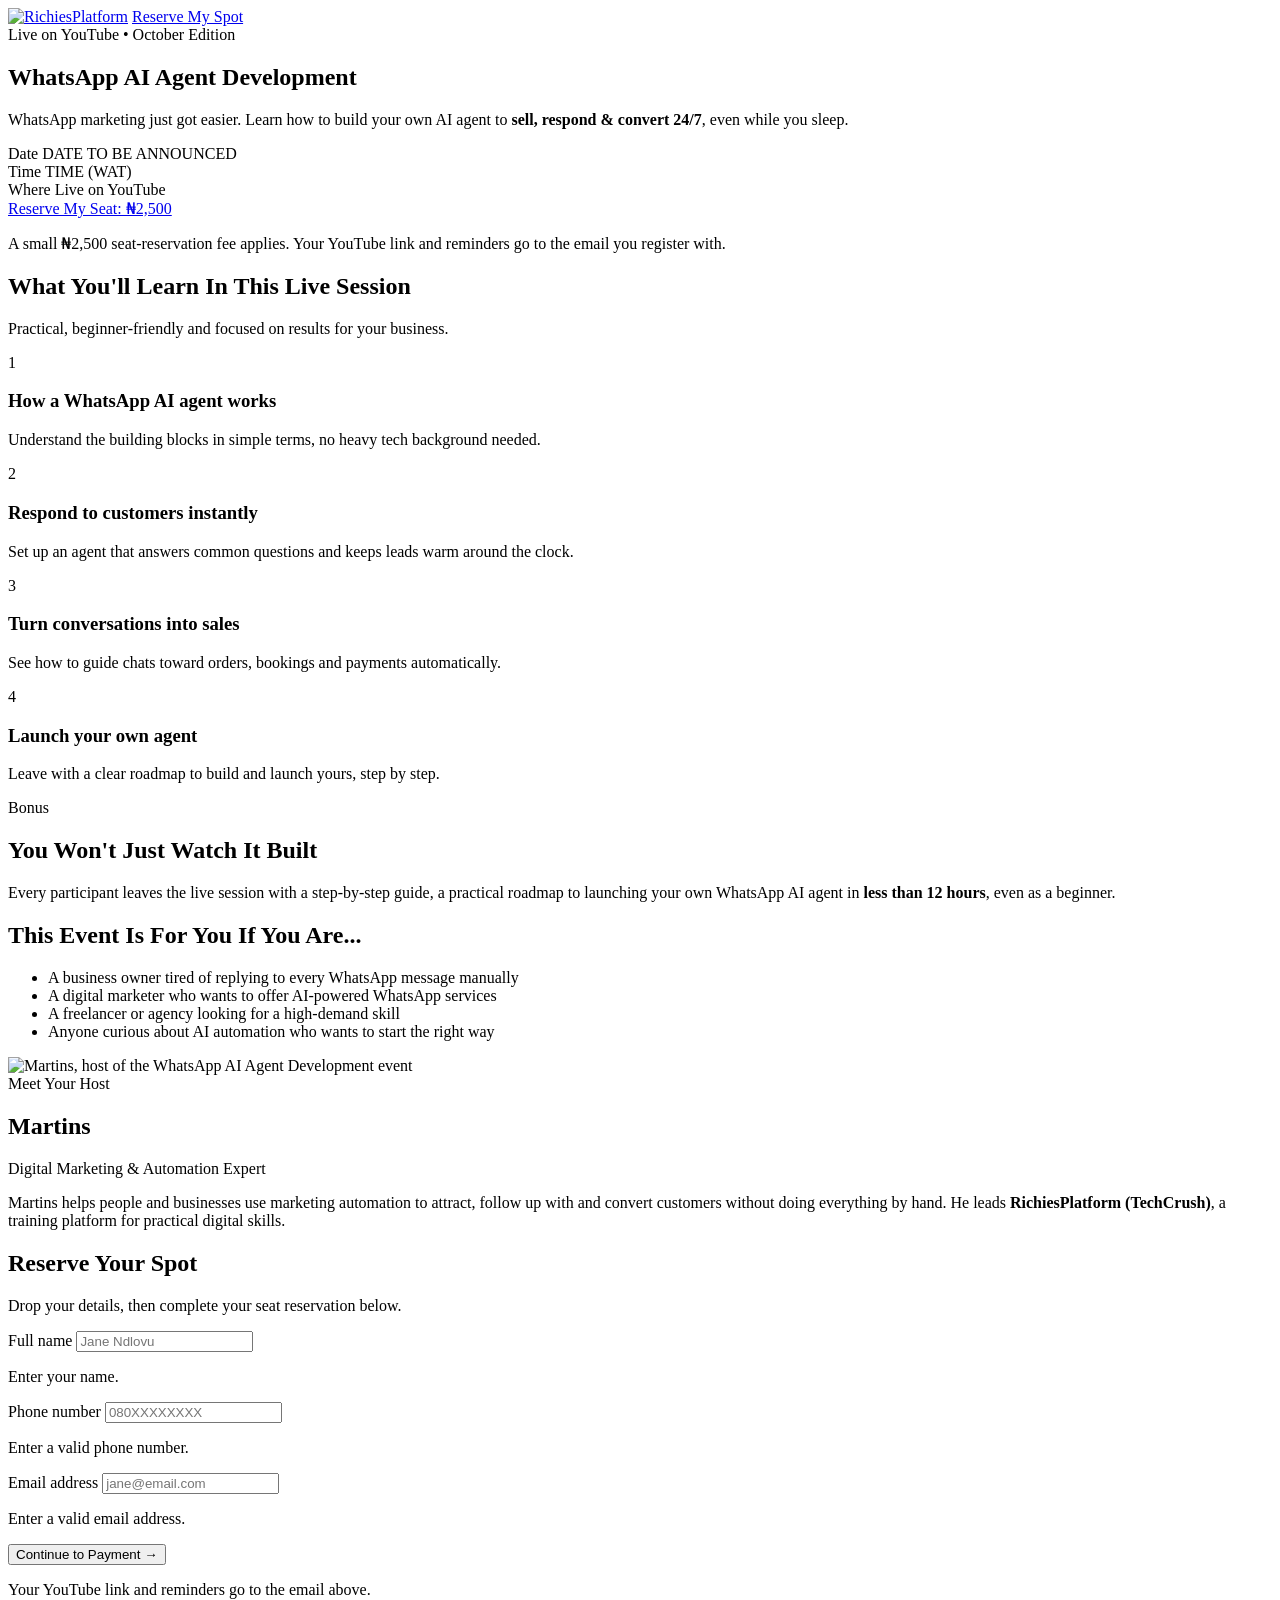
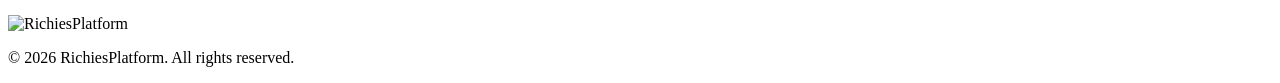
==== Ai-agent/index.html @ fae48df6 "Create index.html" ====
<!DOCTYPE html>
<html lang="en">
<head>
  <meta charset="UTF-8">
  <meta name="viewport" content="width=device-width, initial-scale=1.0">
  <title>WhatsApp AI Agent Development | Live YouTube Event</title>
  <meta name="description" content="Live training: build your own WhatsApp AI agent to sell, respond and convert 24/7. Hosted by RichiesPlatform.">

  <!-- Google Tag Manager (same container as the rest of RichiesPlatform) -->
  <script>(function(w,d,s,l,i){w[l]=w[l]||[];w[l].push({'gtm.start':
  new Date().getTime(),event:'gtm.js'});var f=d.getElementsByTagName(s)[0],
  j=d.createElement(s),dl=l!='dataLayer'?'&l='+l:'';j.async=true;j.src=
  'https://www.googletagmanager.com/gtm.js?id='+i+dl;f.parentNode.insertBefore(j,f);
  })(window,document,'script','dataLayer','GTM-PCGC5GS2');</script>
  <!-- End Google Tag Manager -->

  <!-- Google tag (gtag.js), same GA4 property as the rest of RichiesPlatform -->
  <script async src="https://www.googletagmanager.com/gtag/js?id=G-WSVCWGH9X1"></script>
  <script>
    window.dataLayer = window.dataLayer || [];
    function gtag(){dataLayer.push(arguments);}
    gtag('js', new Date());
    gtag('config', 'G-WSVCWGH9X1');
  </script>

  <!-- Meta Pixel Code, same pixel as the rest of RichiesPlatform -->
  <script>
  !function(f,b,e,v,n,t,s)
  {if(f.fbq)return;n=f.fbq=function(){n.callMethod?
  n.callMethod.apply(n,arguments):n.queue.push(arguments)};
  if(!f._fbq)f._fbq=n;n.push=n;n.loaded=!0;n.version='2.0';
  n.queue=[];t=b.createElement(e);t.async=!0;
  t.src=v;s=b.getElementsByTagName(e)[0];
  s.parentNode.insertBefore(t,s)}(window, document,'script',
  'https://connect.facebook.net/en_US/fbevents.js');
  fbq('init', '1418568280463685');
  fbq('track', 'PageView');
  </script>
  <noscript><img height="1" width="1" style="display:none"
    src="https://www.facebook.com/tr?id=1418568280463685&ev=PageView&noscript=1"
  /></noscript>
  <!-- End Meta Pixel Code -->

  <link rel="preconnect" href="https://fonts.googleapis.com">
  <link rel="preconnect" href="https://fonts.gstatic.com" crossorigin>
  <link href="https://fonts.googleapis.com/css2?family=Poppins:wght@400;500;600;700;800&display=swap" rel="stylesheet">
  <link rel="icon" type="image/png" href="favicon.png">
  <link rel="stylesheet" href="style.css">
</head>
<body>
<!-- Google Tag Manager (noscript) -->
<noscript><iframe src="https://www.googletagmanager.com/ns.html?id=GTM-PCGC5GS2"
height="0" width="0" style="display:none;visibility:hidden"></iframe></noscript>
<!-- End Google Tag Manager (noscript) -->

  <!-- TOP BAR -->
  <header class="topbar">
    <div class="container topbar-inner">
      <a href="#" class="brand-link" aria-label="RichiesPlatform home"><img src="logo.png" alt="RichiesPlatform" class="logo" width="900" height="292"></a>
      <a href="#signup" class="btn btn-small">Reserve My Spot</a>
    </div>
  </header>

  <!-- HERO -->
  <section class="hero">
    <div class="container hero-inner">
      <span class="badge">Live on YouTube &bull; October Edition</span>
      <h1>WhatsApp <span class="gradient-text">AI Agent</span> Development</h1>
      <p class="subtitle">
        WhatsApp marketing just got easier. Learn how to build your own AI agent
        to <strong>sell, respond &amp; convert 24/7</strong>, even while you sleep.
      </p>

      <div class="event-details">
        <div class="detail">
          <span class="detail-label">Date</span>
          <span class="detail-value" id="eventDateText">DATE TO BE ANNOUNCED</span>
        </div>
        <div class="detail">
          <span class="detail-label">Time</span>
          <span class="detail-value" id="eventTimeText">TIME (WAT)</span>
        </div>
        <div class="detail">
          <span class="detail-label">Where</span>
          <span class="detail-value">Live on YouTube</span>
        </div>
      </div>

      <div class="countdown" id="countdown" hidden>
        <div class="count-box"><span id="cd-days">00</span><small>Days</small></div>
        <div class="count-box"><span id="cd-hours">00</span><small>Hours</small></div>
        <div class="count-box"><span id="cd-mins">00</span><small>Mins</small></div>
        <div class="count-box"><span id="cd-secs">00</span><small>Secs</small></div>
      </div>

      <a href="#signup" class="btn btn-big">Reserve My Seat: &#8358;2,500</a>
      <p class="fine-print">A small &#8358;2,500 seat-reservation fee applies. Your YouTube link and reminders go to the email you register with.</p>
    </div>
  </section>

  <!-- WHAT YOU'LL LEARN -->
  <section class="section">
    <div class="container">
      <h2 class="section-title">What You'll Learn In This <span class="gradient-text">Live Session</span></h2>
      <p class="section-sub">Practical, beginner-friendly and focused on results for your business.</p>

      <div class="cards">
        <div class="card">
          <div class="icon">1</div>
          <h3>How a WhatsApp AI agent works</h3>
          <p>Understand the building blocks in simple terms, no heavy tech background needed.</p>
        </div>
        <div class="card">
          <div class="icon">2</div>
          <h3>Respond to customers instantly</h3>
          <p>Set up an agent that answers common questions and keeps leads warm around the clock.</p>
        </div>
        <div class="card">
          <div class="icon">3</div>
          <h3>Turn conversations into sales</h3>
          <p>See how to guide chats toward orders, bookings and payments automatically.</p>
        </div>
        <div class="card">
          <div class="icon">4</div>
          <h3>Launch your own agent</h3>
          <p>Leave with a clear roadmap to build and launch yours, step by step.</p>
        </div>
      </div>
    </div>
  </section>

  <!-- BONUS -->
  <section class="section">
    <div class="container narrow">
      <div class="bonus-card">
        <span class="bonus-badge">Bonus</span>
        <h2>You Won't Just Watch It Built</h2>
        <p>
          Every participant leaves the live session with a step-by-step guide,
          a practical roadmap to launching your own WhatsApp AI agent in
          <strong>less than 12 hours</strong>, even as a beginner.
        </p>
      </div>
    </div>
  </section>

  <!-- WHO IT'S FOR -->
  <section class="section section-alt">
    <div class="container narrow">
      <h2 class="section-title">This Event Is For You If You Are...</h2>
      <ul class="check-list">
        <li>A business owner tired of replying to every WhatsApp message manually</li>
        <li>A digital marketer who wants to offer AI-powered WhatsApp services</li>
        <li>A freelancer or agency looking for a high-demand skill</li>
        <li>Anyone curious about AI automation who wants to start the right way</li>
      </ul>
    </div>
  </section>

  <!-- HOST -->
  <section class="section">
    <div class="container narrow">
      <div class="host">
        <div class="host-photo">
          <img src="martins.jpg" alt="Martins, host of the WhatsApp AI Agent Development event" width="640" height="640" loading="lazy">
        </div>
        <div class="host-text">
          <span class="host-kicker">Meet Your Host</span>
          <h2>Martins</h2>
          <p class="host-role">Digital Marketing &amp; Automation Expert</p>
          <p>
            Martins helps people and businesses use marketing automation to attract,
            follow up with and convert customers without doing everything by hand.
            He leads <strong>RichiesPlatform (TechCrush)</strong>, a training platform
            for practical digital skills.
          </p>
        </div>
      </div>
    </div>
  </section>

  <!-- SIGN UP -->
  <section class="section signup" id="signup">
    <div class="container narrow">
      <div class="signup-card">

        <!-- STEP 1: visitor details -->
        <div class="step-panel" id="leadStep">
          <h2>Reserve Your Spot</h2>
          <p>Drop your details, then complete your seat reservation below.</p>

          <div class="fields-3">
            <div class="field" id="nameField">
              <label for="fullName">Full name</label>
              <input type="text" id="fullName" placeholder="Jane Ndlovu" autocomplete="name" />
              <p class="err">Enter your name.</p>
            </div>
            <div class="field" id="phoneField">
              <label for="phone">Phone number</label>
              <input type="tel" id="phone" placeholder="080XXXXXXXX" autocomplete="tel" />
              <p class="err">Enter a valid phone number.</p>
            </div>
            <div class="field full" id="emailField">
              <label for="email">Email address</label>
              <input type="email" id="email" placeholder="jane@email.com" autocomplete="email" />
              <p class="err">Enter a valid email address.</p>
            </div>
          </div>

          <button type="button" class="btn btn-big" id="continueButton">Continue to Payment &rarr;</button>
          <p class="fine-print">Your YouTube link and reminders go to the email above.</p>
        </div>

        <!-- STEP 2: payment -->
        <div class="step-panel" id="payStep" hidden>
          <h2>Reserve Your Spot</h2>
          <p>One last step: secure your seat with a small reservation fee.</p>

          <div class="checkout-card">
            <p class="price-label">Seat Reservation</p>
            <p class="price">&#8358;2,500</p>
            <p class="price-caption">One-time fee (~$2) to reserve your seat</p>
            <button type="button" class="btn btn-big" id="payButton">Pay &amp; Reserve My Seat</button>
            <p class="secure-note">Payments secured by Paystack. We never see or store your card details.</p>
            <p class="status" id="statusMsg" role="status" aria-live="polite"></p>
          </div>
          <button type="button" class="link-back" id="backButton">&larr; Back to my details</button>
        </div>

        <!-- STEP 3: thank you -->
        <div class="step-panel" id="thankyouStep" hidden>
          <div class="confirm-icon" aria-hidden="true">
            <svg viewBox="0 0 24 24" fill="none" stroke="white" stroke-width="3" stroke-linecap="round" stroke-linejoin="round"><polyline points="20 6 9 17 4 12"/></svg>
          </div>
          <h2>You're In!</h2>
          <p>We've sent an email to <strong id="confirmEmail"></strong> with your link to join the WhatsApp community.</p>
          <div class="email-note">
            <svg viewBox="0 0 24 24" fill="none" stroke="currentColor" stroke-width="2" stroke-linecap="round" stroke-linejoin="round"><rect x="3" y="5" width="18" height="14" rx="2"/><path d="m3 7 9 6 9-6"/></svg>
            <span>Give it a few minutes. If you don't see it, please check your spam or promotions folder.</span>
          </div>
        </div>

      </div>
    </div>
  </section>

  <!-- FOOTER -->
  <footer class="footer">
    <div class="container">
      <img src="logo.png" alt="RichiesPlatform" class="logo logo-footer" width="900" height="292" loading="lazy">
      <p>&copy; <span id="year"></span> RichiesPlatform. All rights reserved.</p>
    </div>
  </footer>

  <script src="https://js.paystack.co/v1/inline.js"></script>

  <script>
    /* ============================================================
       EDIT THESE THREE LINES WHEN YOU CONFIRM YOUR EVENT DETAILS
       Date format: YYYY-MM-DDTHH:MM:SS+01:00  (+01:00 = Nigeria time)
       ============================================================ */
    var EVENT_DATE_ISO = "";            // e.g. "2026-12-05T18:00:00+01:00"
    var EVENT_DATE_TEXT = "";           // e.g. "Saturday, 5th December 2026"
    var EVENT_TIME_TEXT = "";           // e.g. "6:00 PM WAT"

    if (EVENT_DATE_TEXT) document.getElementById("eventDateText").textContent = EVENT_DATE_TEXT;
    if (EVENT_TIME_TEXT) document.getElementById("eventTimeText").textContent = EVENT_TIME_TEXT;
    document.getElementById("year").textContent = new Date().getFullYear();

    if (EVENT_DATE_ISO) {
      var target = new Date(EVENT_DATE_ISO).getTime();
      var box = document.getElementById("countdown");

      function pad(n) { return String(n).padStart(2, "0"); }

      function tick() {
        var diff = target - Date.now();
        if (isNaN(diff) || diff <= 0) { box.hidden = true; return; }
        box.hidden = false;
        document.getElementById("cd-days").textContent = pad(Math.floor(diff / 86400000));
        document.getElementById("cd-hours").textContent = pad(Math.floor(diff % 86400000 / 3600000));
        document.getElementById("cd-mins").textContent = pad(Math.floor(diff % 3600000 / 60000));
        document.getElementById("cd-secs").textContent = pad(Math.floor(diff % 60000 / 1000));
      }
      tick();
      setInterval(tick, 1000);
    }
  </script>

  <script>
  (function () {
    "use strict";

    /* =====================================================================
       CONFIG: edit these before going live
    ===================================================================== */
    var CONFIG = {
      // Seat reservation fee in Naira (Paystack charges in kobo = NGN x 100).
      AMOUNT_NGN: 2500,

      // Paystack PUBLIC key (starts with pk_live_ / pk_test_). Safe to expose
      // client-side; never put a secret key (sk_...) in this file. This is
      // your live key, so real charges will go through.
      PAYSTACK_PUBLIC_KEY: "pk_live_3799e17c9ec8ea4e016d06588b99c7cbab0a11b7",

      // Same Make.com "Custom Webhook" used across the rest of RichiesPlatform.
      // Submissions from this page land in the same scenario, tagged
      // formType: "whatsapp_ai_event" below so you can tell them apart from
      // community/consultation leads. That scenario is what actually sends
      // the "here's your WhatsApp link" email once stage is "paid"; this
      // page only submits the data.
      MAKE_WEBHOOK_URL: "https://hook.eu1.make.com/xn4cyscw57aavz8ueuspxsyvr8txg5z9"
    };

    var leadStep = document.getElementById("leadStep");
    var payStep = document.getElementById("payStep");
    var thankyouStep = document.getElementById("thankyouStep");

    var nameInput = document.getElementById("fullName");
    var phoneInput = document.getElementById("phone");
    var emailInput = document.getElementById("email");

    var continueButton = document.getElementById("continueButton");
    var payButton = document.getElementById("payButton");
    var backButton = document.getElementById("backButton");
    var statusMsg = document.getElementById("statusMsg");
    var confirmEmail = document.getElementById("confirmEmail");

    function isValidEmail(value) { return /^[^\s@]+@[^\s@]+\.[^\s@]+$/.test(value); }
    function isValidPhone(value) { return value.replace(/\D/g, "").length >= 7; }

    function setStatus(text, isError) {
      statusMsg.textContent = text;
      statusMsg.classList.toggle("is-error", !!isError);
      statusMsg.classList.toggle("is-success", !isError && !!text);
    }

    function sendWebhook(payload) {
      try {
        fetch(CONFIG.MAKE_WEBHOOK_URL, {
          method: "POST",
          headers: { "Content-Type": "application/json" },
          body: JSON.stringify(payload)
        }).catch(function () {});
      } catch (err) {}
    }

    continueButton.addEventListener("click", function () {
      var name = nameInput.value.trim();
      var phone = phoneInput.value.trim();
      var email = emailInput.value.trim();

      document.getElementById("nameField").classList.toggle("has-error", name.length < 2);
      document.getElementById("phoneField").classList.toggle("has-error", !isValidPhone(phone));
      document.getElementById("emailField").classList.toggle("has-error", !isValidEmail(email));

      if (name.length < 2 || !isValidPhone(phone) || !isValidEmail(email)) { return; }

      // Capture the lead the moment details are confirmed, before payment,
      // so we still have a record of anyone who drops off before paying.
      sendWebhook({
        formType: "whatsapp_ai_event",
        stage: "checkout_started",
        fullName: name,
        phone: phone,
        email: email,
        source: document.referrer || "direct",
        submittedAt: new Date().toISOString()
      });

      if (typeof gtag === "function") {
        gtag("event", "begin_checkout", { value: CONFIG.AMOUNT_NGN, currency: "NGN" });
      }
      if (typeof fbq === "function") {
        fbq("track", "InitiateCheckout", { value: CONFIG.AMOUNT_NGN, currency: "NGN" });
      }

      leadStep.hidden = true;
      payStep.hidden = false;
      payStep.scrollIntoView({ behavior: "smooth", block: "start" });
    });

    backButton.addEventListener("click", function () {
      payStep.hidden = true;
      leadStep.hidden = false;
      leadStep.scrollIntoView({ behavior: "smooth", block: "start" });
    });

    payButton.addEventListener("click", function () {
      var name = nameInput.value.trim();
      var phone = phoneInput.value.trim();
      var email = emailInput.value.trim();

      if (typeof PaystackPop === "undefined") {
        setStatus("Payment couldn't load. Please refresh and try again.", true);
        return;
      }

      payButton.disabled = true;
      payButton.textContent = "Opening secure checkout…";
      setStatus("");

      var handler = PaystackPop.setup({
        key: CONFIG.PAYSTACK_PUBLIC_KEY,
        email: email,
        amount: CONFIG.AMOUNT_NGN * 100,
        currency: "NGN",
        ref: "wa_event_" + Date.now(),
        metadata: {
          full_name: name,
          phone: phone,
          custom_fields: [
            { display_name: "Full Name", variable_name: "full_name", value: name },
            { display_name: "Phone", variable_name: "phone", value: phone }
          ]
        },
        callback: function (response) {
          sendWebhook({
            formType: "whatsapp_ai_event",
            stage: "paid",
            fullName: name,
            phone: phone,
            email: email,
            reference: response.reference,
            amount: CONFIG.AMOUNT_NGN,
            currency: "NGN",
            source: document.referrer || "direct",
            submittedAt: new Date().toISOString()
          });

          if (typeof gtag === "function") {
            gtag("event", "purchase", {
              value: CONFIG.AMOUNT_NGN, currency: "NGN", transaction_id: response.reference
            });
          }
          if (typeof fbq === "function") {
            fbq("track", "Purchase", { value: CONFIG.AMOUNT_NGN, currency: "NGN" });
          }

          confirmEmail.textContent = email;
          payStep.hidden = true;
          thankyouStep.hidden = false;
          thankyouStep.scrollIntoView({ behavior: "smooth", block: "start" });
        },
        onClose: function () {
          payButton.disabled = false;
          payButton.textContent = "Pay & Reserve My Seat";
          setStatus("Checkout closed. No charge was made.");
        }
      });
      handler.openIframe();
    });
  })();
  </script>
</body>
</html>
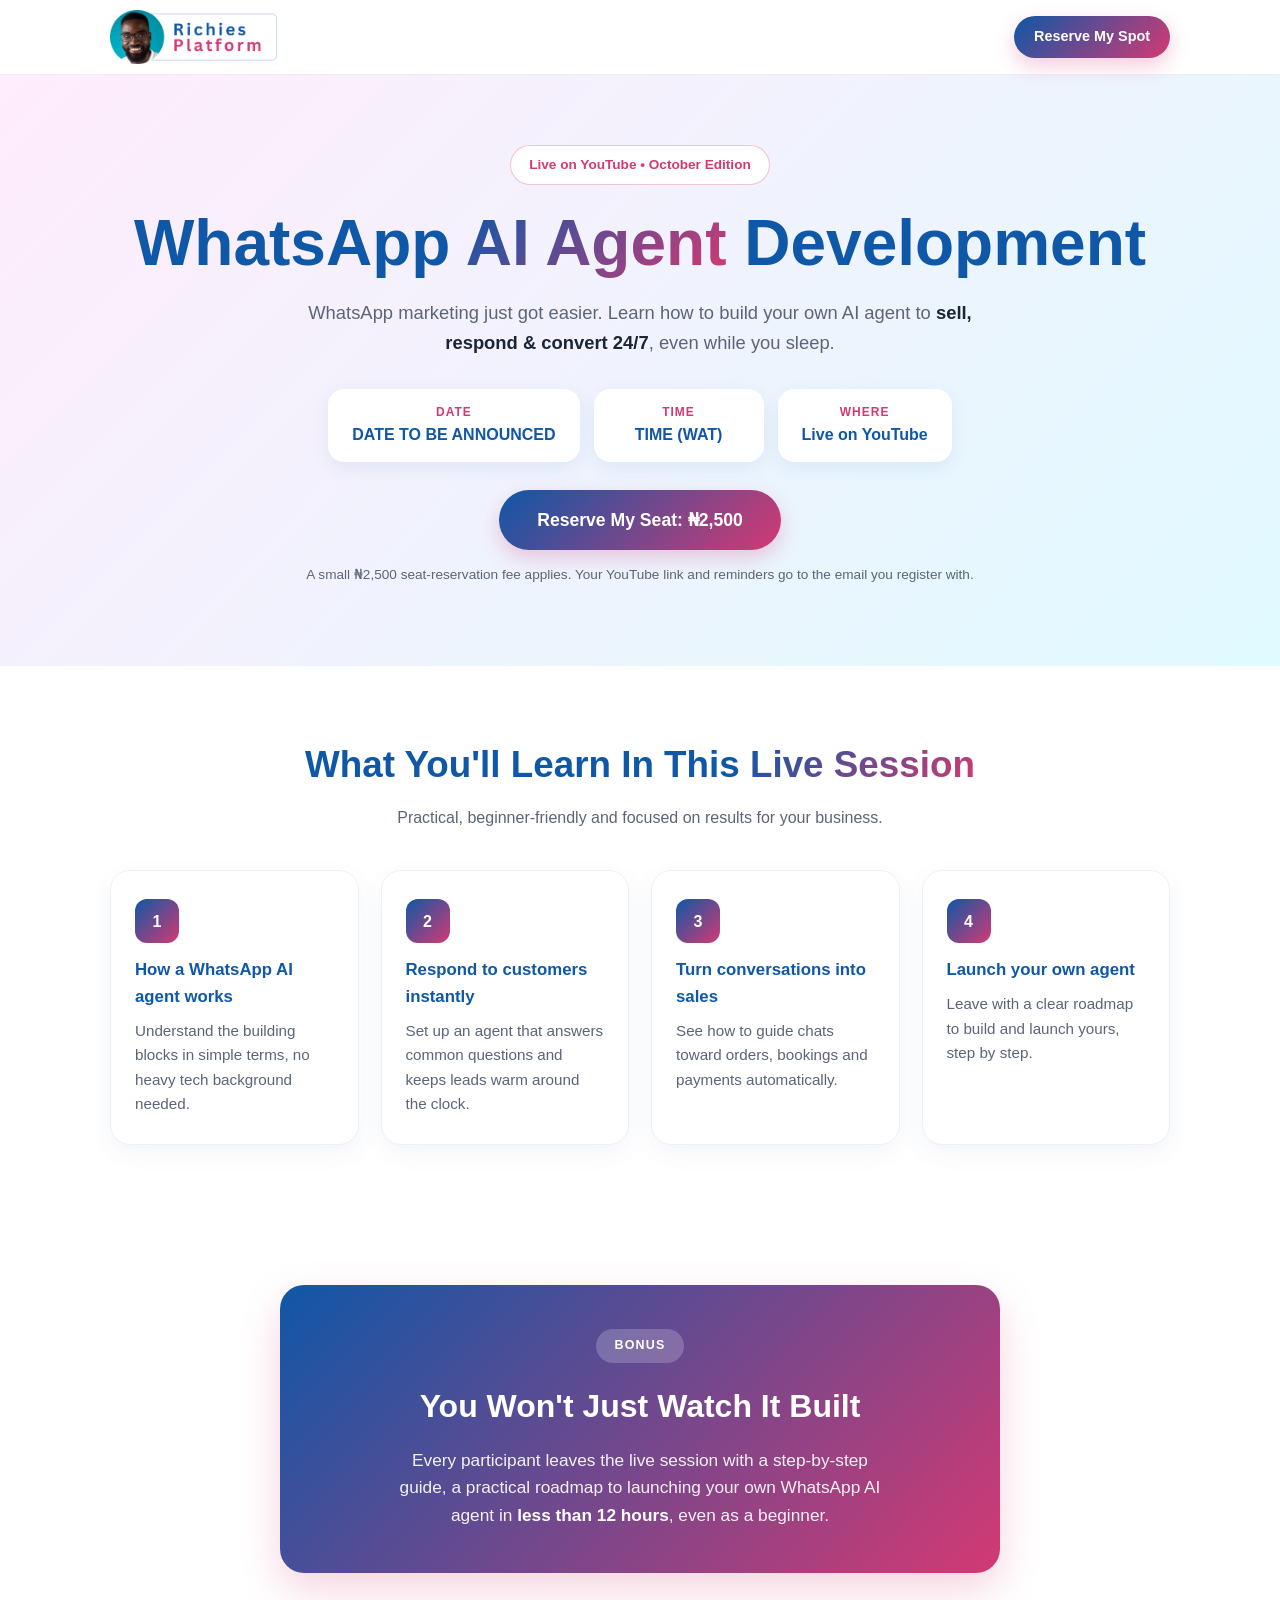
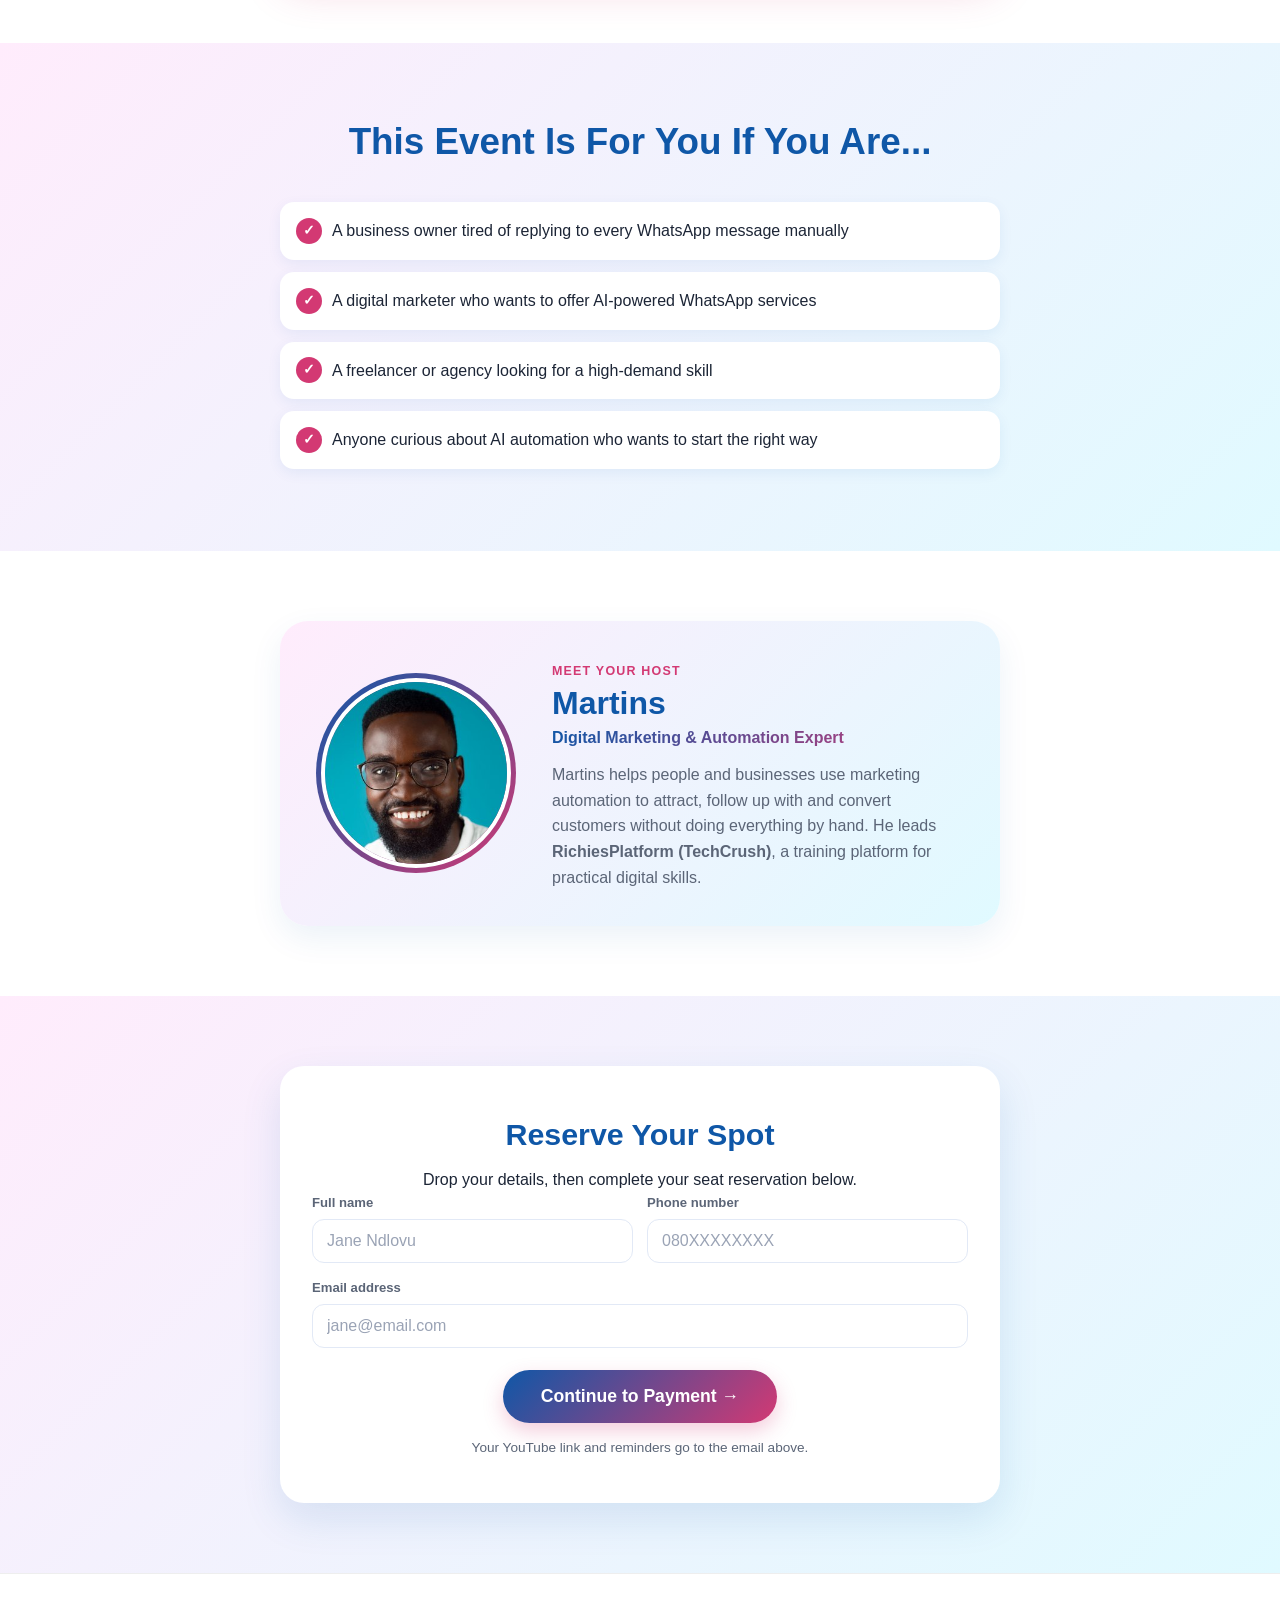
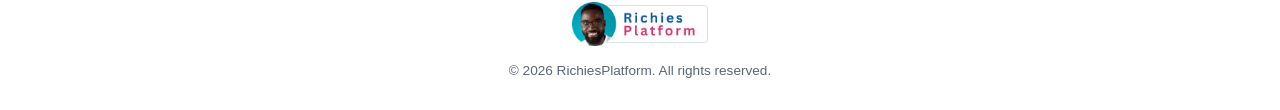
==== commit ade3e887: "Update index.html" ====
--- a/Ai-agent/index.html
+++ b/Ai-agent/index.html
@@ -44,7 +44,7 @@
   <link rel="preconnect" href="https://fonts.googleapis.com">
   <link rel="preconnect" href="https://fonts.gstatic.com" crossorigin>
   <link href="https://fonts.googleapis.com/css2?family=Poppins:wght@400;500;600;700;800&display=swap" rel="stylesheet">
-  <link rel="icon" type="image/png" href="favicon.png">
+  <link rel="icon" type="image/png" href="[data-uri]">
   <link rel="stylesheet" href="style.css">
 </head>
 <body>
@@ -56,7 +56,7 @@
   <!-- TOP BAR -->
   <header class="topbar">
     <div class="container topbar-inner">
-      <a href="#" class="brand-link" aria-label="RichiesPlatform home"><img src="logo.png" alt="RichiesPlatform" class="logo" width="900" height="292"></a>
+      <a href="#" class="brand-link" aria-label="RichiesPlatform home"><img src="[data-uri]" alt="RichiesPlatform" class="logo" width="900" height="292"></a>
       <a href="#signup" class="btn btn-small">Reserve My Spot</a>
     </div>
   </header>
@@ -162,7 +162,7 @@
     <div class="container narrow">
       <div class="host">
         <div class="host-photo">
-          <img src="martins.jpg" alt="Martins, host of the WhatsApp AI Agent Development event" width="640" height="640" loading="lazy">
+          <img src="[data-uri]" alt="Lawrence Martins Ekpen, host of the WhatsApp AI Agent Development event" width="640" height="640" loading="lazy">
         </div>
         <div class="host-text">
           <span class="host-kicker">Meet Your Host</span>
@@ -247,7 +247,7 @@
   <!-- FOOTER -->
   <footer class="footer">
     <div class="container">
-      <img src="logo.png" alt="RichiesPlatform" class="logo logo-footer" width="900" height="292" loading="lazy">
+      <img src="[data-uri]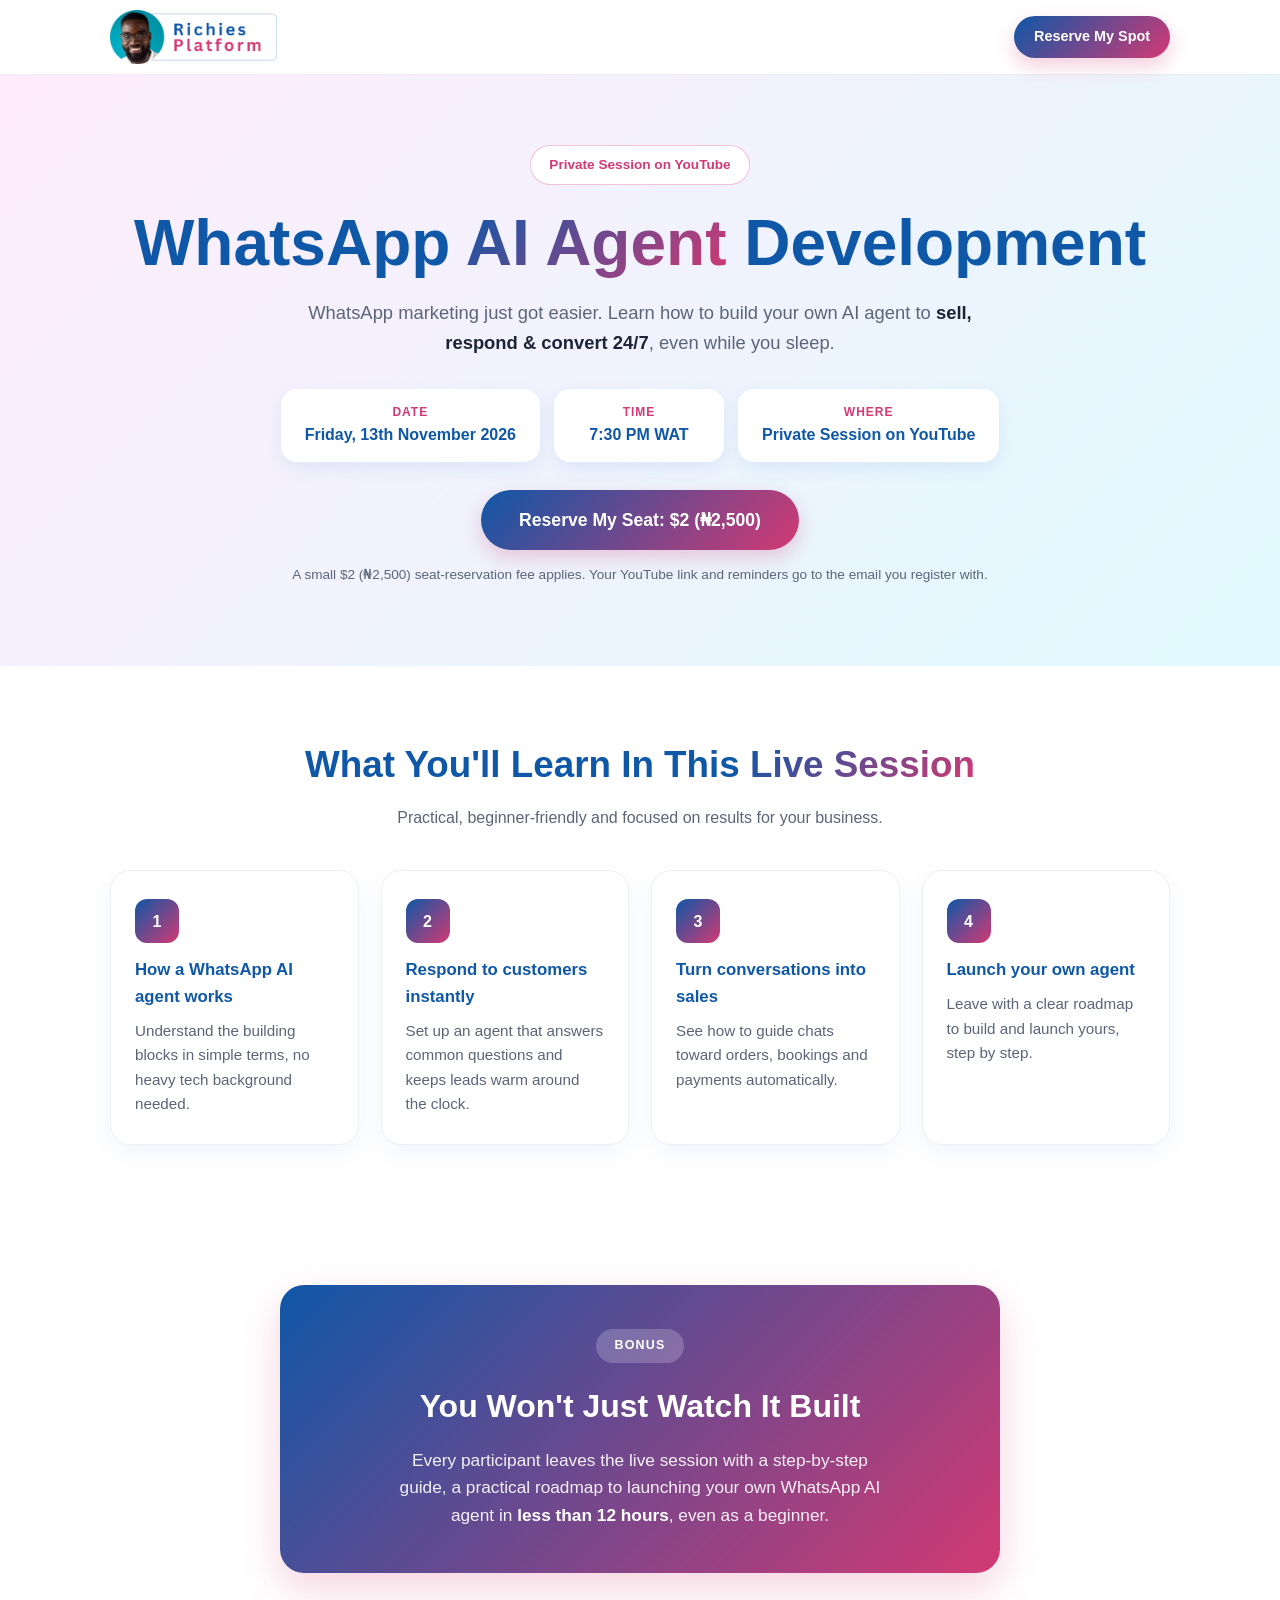
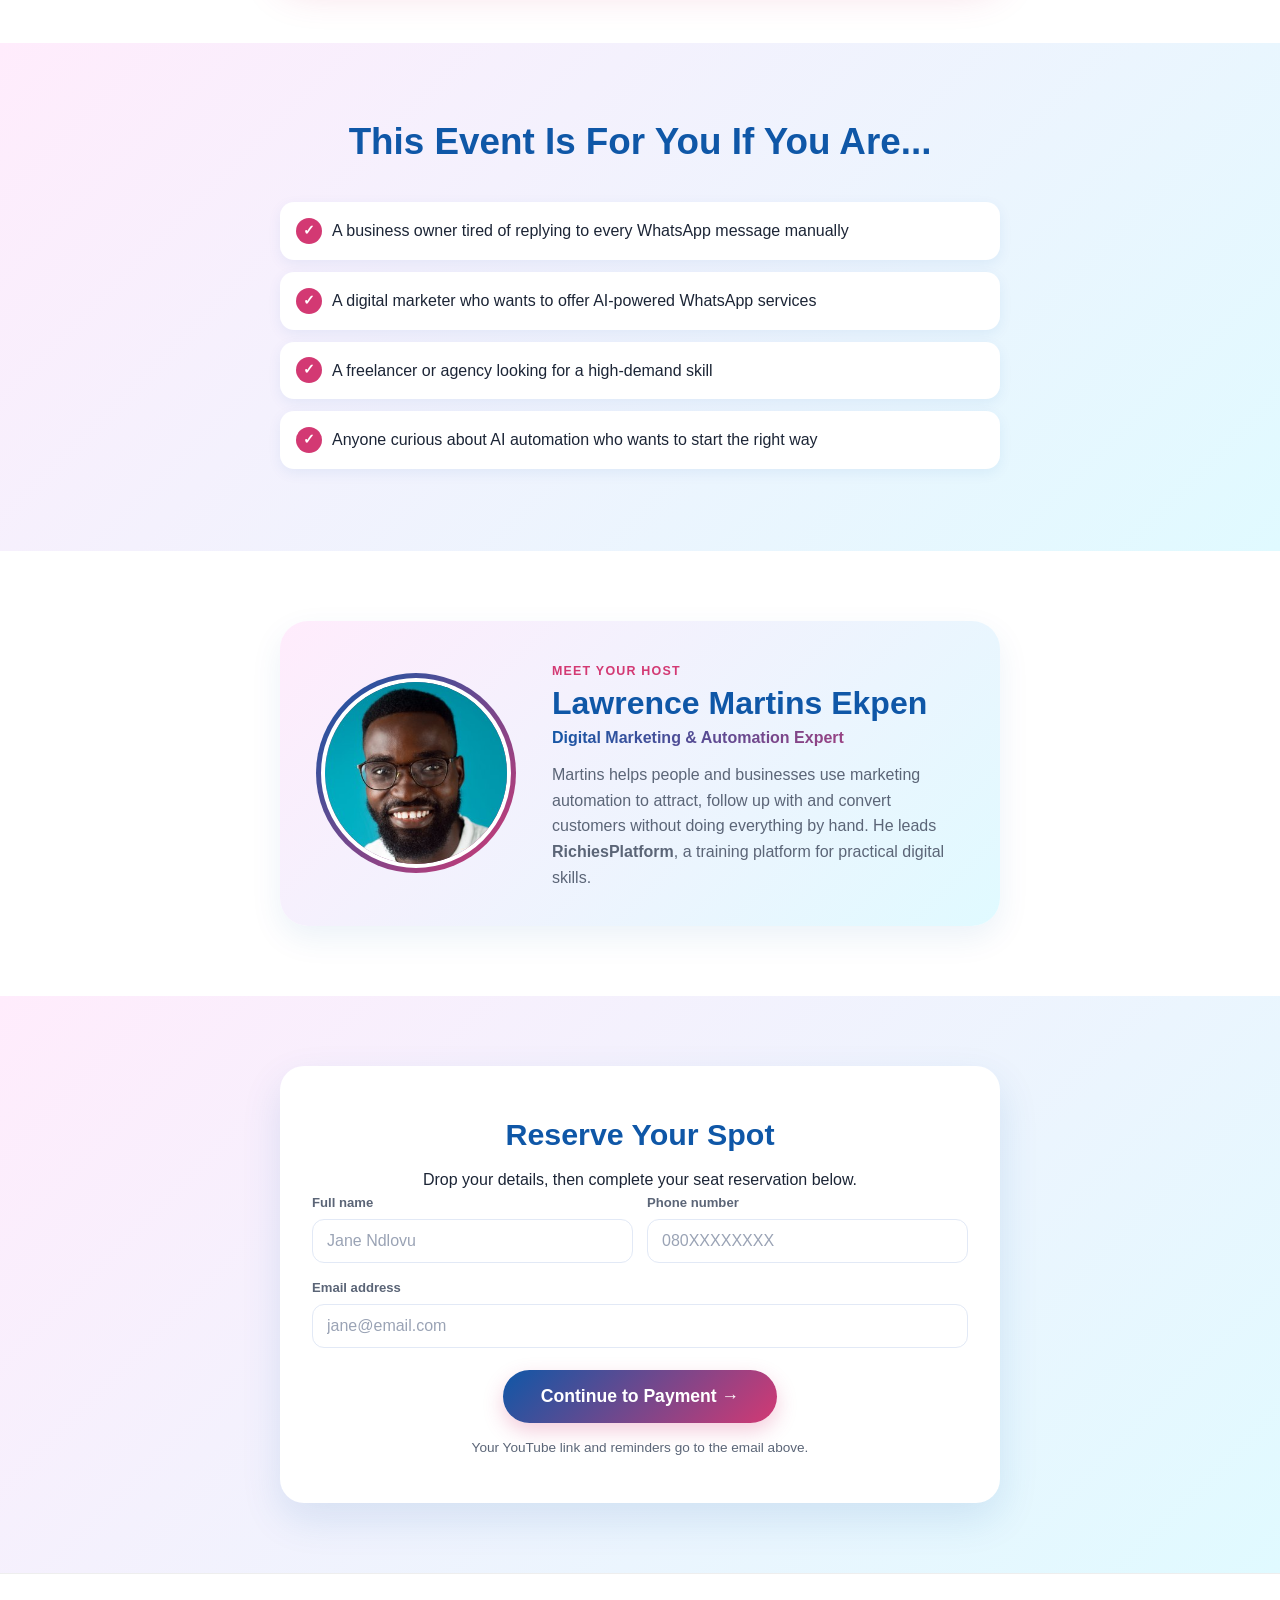
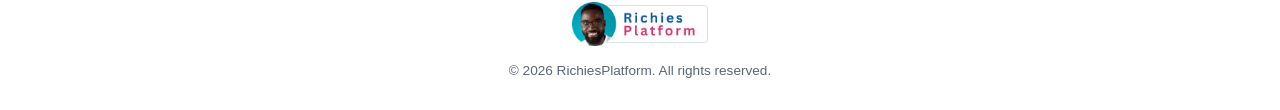
==== commit dccf4251: "Add files via upload" ====
--- a/Ai-agent/index.html
+++ b/Ai-agent/index.html
@@ -64,7 +64,7 @@
   <!-- HERO -->
   <section class="hero">
     <div class="container hero-inner">
-      <span class="badge">Live on YouTube &bull; October Edition</span>
+      <span class="badge">Private Session on YouTube</span>
       <h1>WhatsApp <span class="gradient-text">AI Agent</span> Development</h1>
       <p class="subtitle">
         WhatsApp marketing just got easier. Learn how to build your own AI agent
@@ -82,7 +82,7 @@
         </div>
         <div class="detail">
           <span class="detail-label">Where</span>
-          <span class="detail-value">Live on YouTube</span>
+          <span class="detail-value">Private Session on YouTube</span>
         </div>
       </div>
 
@@ -93,8 +93,8 @@
         <div class="count-box"><span id="cd-secs">00</span><small>Secs</small></div>
       </div>
 
-      <a href="#signup" class="btn btn-big">Reserve My Seat: &#8358;2,500</a>
-      <p class="fine-print">A small &#8358;2,500 seat-reservation fee applies. Your YouTube link and reminders go to the email you register with.</p>
+      <a href="#signup" class="btn btn-big">Reserve My Seat: $2 (&#8358;2,500)</a>
+      <p class="fine-print">A small $2 (&#8358;2,500) seat-reservation fee applies. Your YouTube link and reminders go to the email you register with.</p>
     </div>
   </section>
 
@@ -166,12 +166,12 @@
         </div>
         <div class="host-text">
           <span class="host-kicker">Meet Your Host</span>
-          <h2>Martins</h2>
+          <h2>Lawrence Martins Ekpen</h2>
           <p class="host-role">Digital Marketing &amp; Automation Expert</p>
           <p>
             Martins helps people and businesses use marketing automation to attract,
             follow up with and convert customers without doing everything by hand.
-            He leads <strong>RichiesPlatform (TechCrush)</strong>, a training platform
+            He leads <strong>RichiesPlatform</strong>, a training platform
             for practical digital skills.
           </p>
         </div>
@@ -218,8 +218,8 @@
 
           <div class="checkout-card">
             <p class="price-label">Seat Reservation</p>
-            <p class="price">&#8358;2,500</p>
-            <p class="price-caption">One-time fee (~$2) to reserve your seat</p>
+            <p class="price">$2 <span class="price-naira">(&#8358;2,500)</span></p>
+            <p class="price-caption">One-time fee to reserve your seat</p>
             <button type="button" class="btn btn-big" id="payButton">Pay &amp; Reserve My Seat</button>
             <p class="secure-note">Payments secured by Paystack. We never see or store your card details.</p>
             <p class="status" id="statusMsg" role="status" aria-live="polite"></p>
@@ -259,9 +259,9 @@
        EDIT THESE THREE LINES WHEN YOU CONFIRM YOUR EVENT DETAILS
        Date format: YYYY-MM-DDTHH:MM:SS+01:00  (+01:00 = Nigeria time)
        ============================================================ */
-    var EVENT_DATE_ISO = "";            // e.g. "2026-12-05T18:00:00+01:00"
-    var EVENT_DATE_TEXT = "";           // e.g. "Saturday, 5th December 2026"
-    var EVENT_TIME_TEXT = "";           // e.g. "6:00 PM WAT"
+    var EVENT_DATE_ISO = "2026-11-13T19:30:00+01:00";
+    var EVENT_DATE_TEXT = "Friday, 13th November 2026";
+    var EVENT_TIME_TEXT = "7:30 PM WAT";
 
     if (EVENT_DATE_TEXT) document.getElementById("eventDateText").textContent = EVENT_DATE_TEXT;
     if (EVENT_TIME_TEXT) document.getElementById("eventTimeText").textContent = EVENT_TIME_TEXT;
--- a/Ai-agent/style.css
+++ b/Ai-agent/style.css
@@ -242,6 +242,7 @@
 .checkout-card { background: var(--soft-blue); border-radius: 20px; padding: 28px; }
 .price-label { margin: 0; font-size: 0.82rem; font-weight: 600; letter-spacing: 0.04em; text-transform: uppercase; color: var(--muted); }
 .price { margin: 6px 0 4px; font-weight: 800; font-size: 2.1rem; color: var(--blue); }
+.price-naira { font-size: 1.1rem; font-weight: 600; color: var(--muted); }
 .price-caption { margin: 0 0 20px; font-size: 0.85rem; color: var(--muted); }
 .secure-note { margin-top: 16px; font-size: 0.8rem; color: var(--muted); }
 .status { margin-top: 12px; font-size: 0.88rem; font-weight: 600; min-height: 1.2em; }
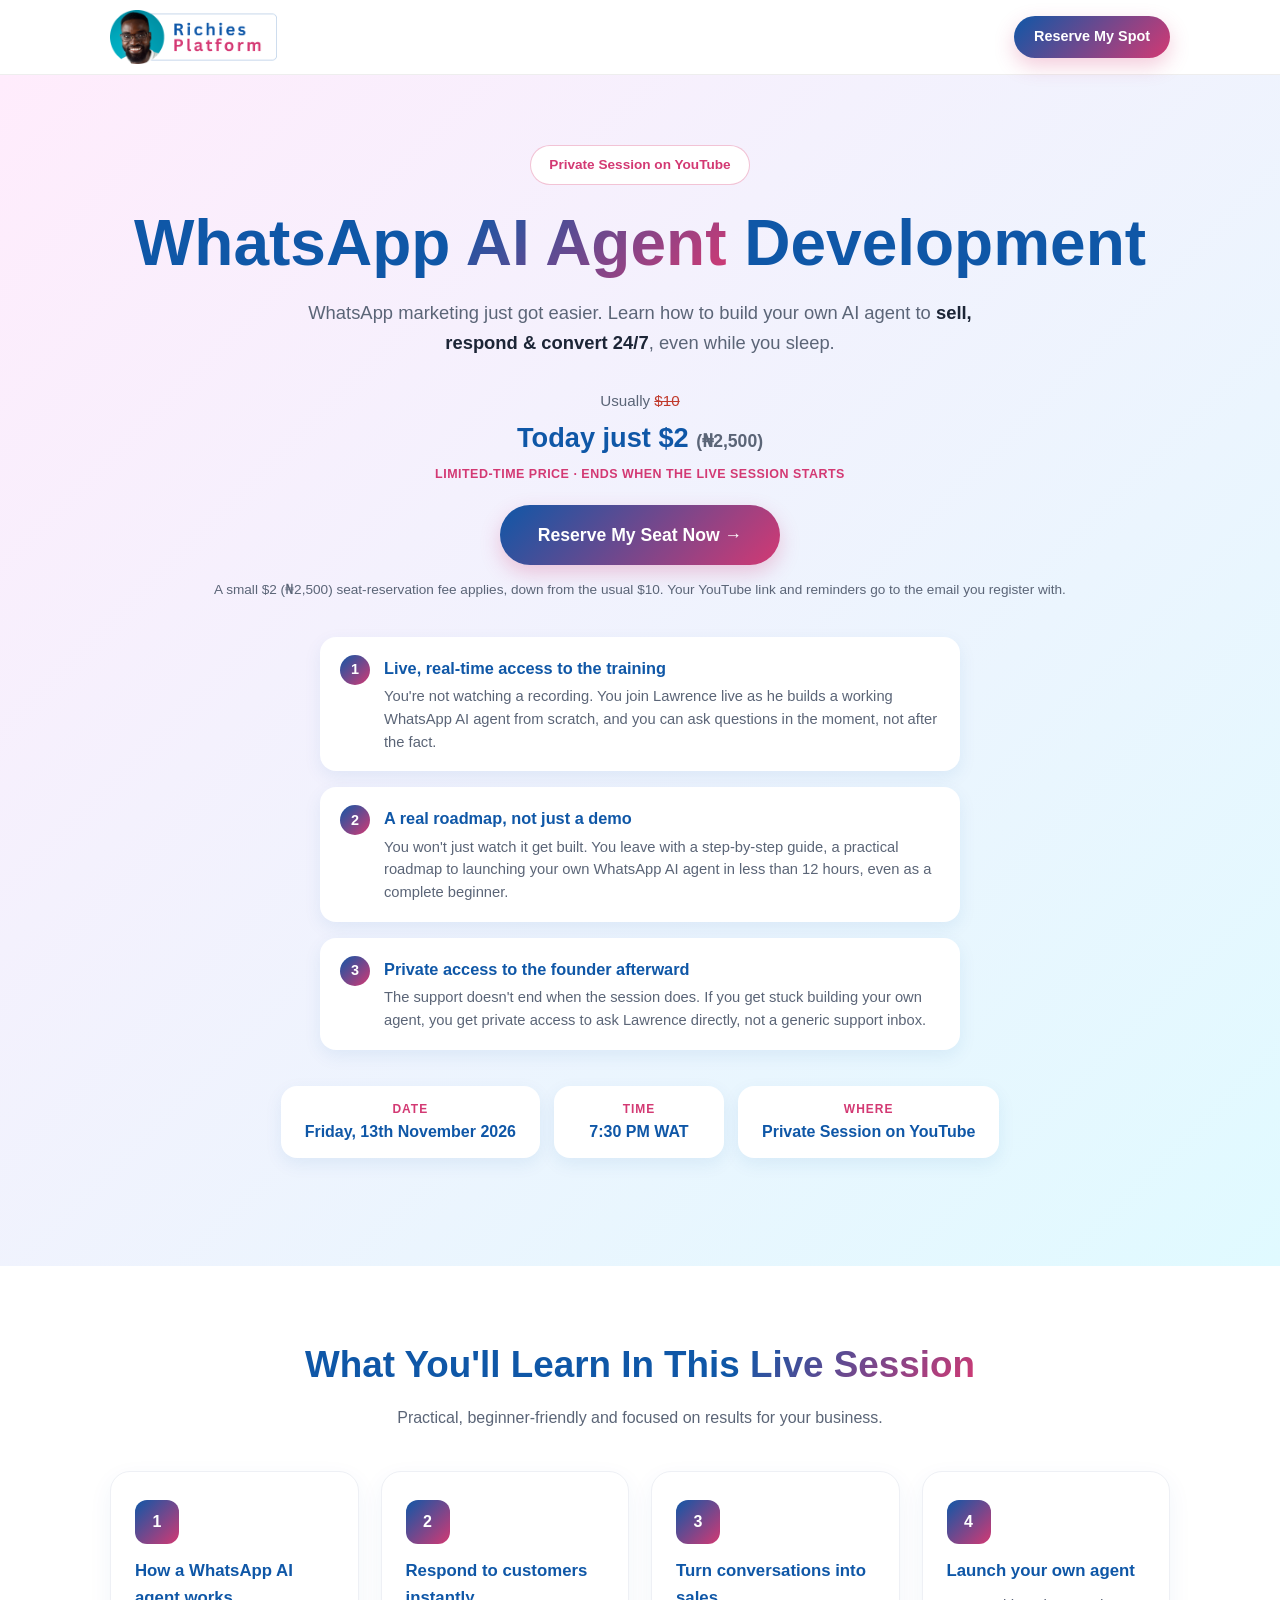
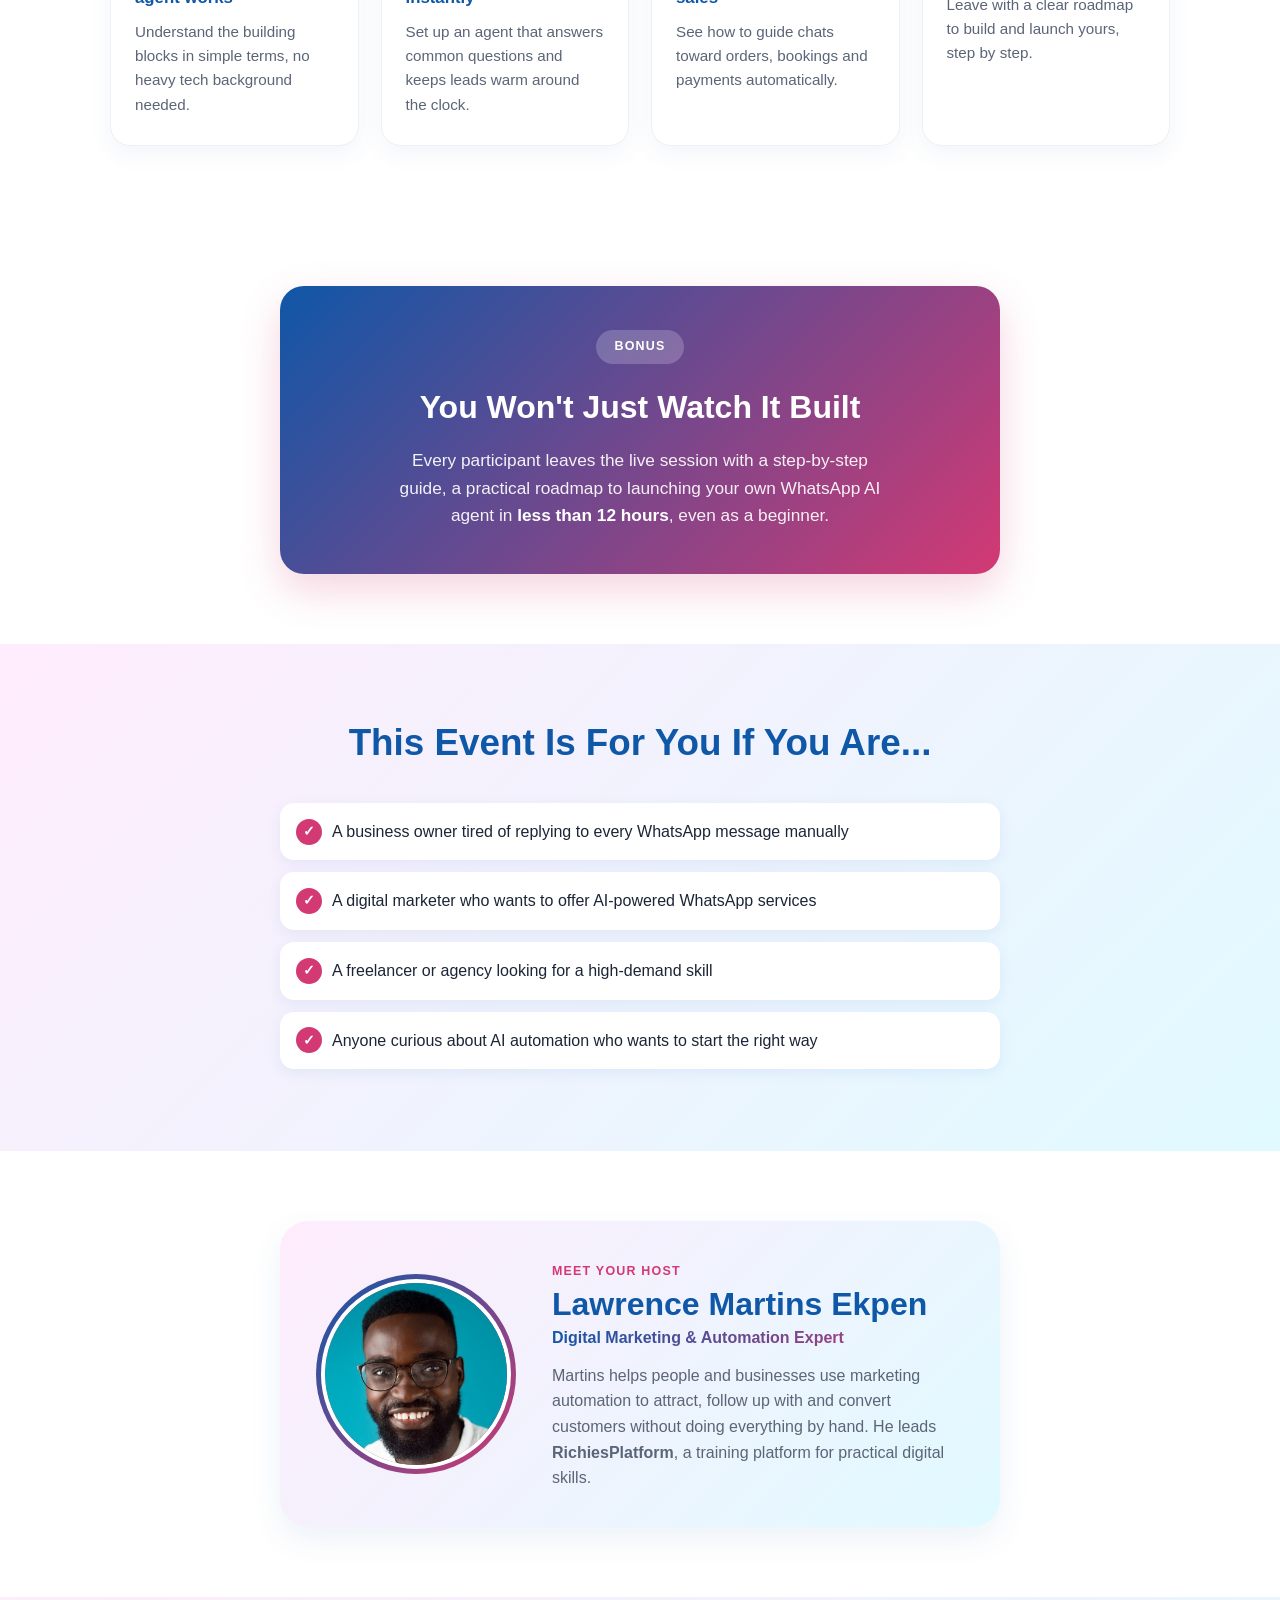
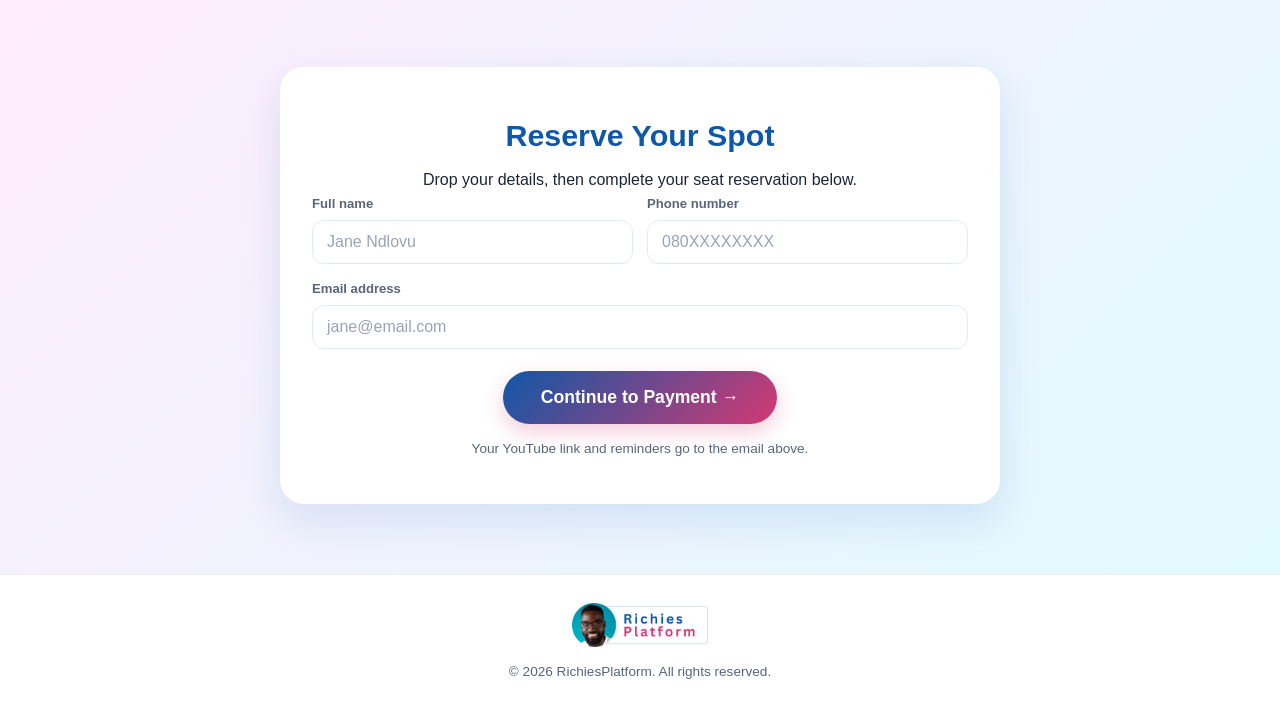
==== commit 3d7768aa: "Add files via upload" ====
--- a/Ai-agent/index.html
+++ b/Ai-agent/index.html
@@ -71,6 +71,39 @@
         to <strong>sell, respond &amp; convert 24/7</strong>, even while you sleep.
       </p>
 
+      <div class="price-callout">
+        <p class="price-was">Usually <s>$10</s></p>
+        <p class="price-now">Today just <strong>$2</strong> <span class="price-naira">(&#8358;2,500)</span></p>
+        <p class="price-limited">Limited-time price &middot; ends when the live session starts</p>
+      </div>
+
+      <a href="#signup" class="btn btn-big">Reserve My Seat Now &rarr;</a>
+      <p class="fine-print">A small $2 (&#8358;2,500) seat-reservation fee applies, down from the usual $10. Your YouTube link and reminders go to the email you register with.</p>
+
+      <div class="get-list">
+        <div class="get-item">
+          <span class="get-icon">1</span>
+          <div>
+            <h3>Live, real-time access to the training</h3>
+            <p>You're not watching a recording. You join Lawrence live as he builds a working WhatsApp AI agent from scratch, and you can ask questions in the moment, not after the fact.</p>
+          </div>
+        </div>
+        <div class="get-item">
+          <span class="get-icon">2</span>
+          <div>
+            <h3>A real roadmap, not just a demo</h3>
+            <p>You won't just watch it get built. You leave with a step-by-step guide, a practical roadmap to launching your own WhatsApp AI agent in less than 12 hours, even as a complete beginner.</p>
+          </div>
+        </div>
+        <div class="get-item">
+          <span class="get-icon">3</span>
+          <div>
+            <h3>Private access to the founder afterward</h3>
+            <p>The support doesn't end when the session does. If you get stuck building your own agent, you get private access to ask Lawrence directly, not a generic support inbox.</p>
+          </div>
+        </div>
+      </div>
+
       <div class="event-details">
         <div class="detail">
           <span class="detail-label">Date</span>
@@ -92,9 +125,6 @@
         <div class="count-box"><span id="cd-mins">00</span><small>Mins</small></div>
         <div class="count-box"><span id="cd-secs">00</span><small>Secs</small></div>
       </div>
-
-      <a href="#signup" class="btn btn-big">Reserve My Seat: $2 (&#8358;2,500)</a>
-      <p class="fine-print">A small $2 (&#8358;2,500) seat-reservation fee applies. Your YouTube link and reminders go to the email you register with.</p>
     </div>
   </section>
 
@@ -218,8 +248,9 @@
 
           <div class="checkout-card">
             <p class="price-label">Seat Reservation</p>
+            <p class="price-was">Usually <s>$10</s></p>
             <p class="price">$2 <span class="price-naira">(&#8358;2,500)</span></p>
-            <p class="price-caption">One-time fee to reserve your seat</p>
+            <p class="price-caption">Limited-time price &middot; one-time fee to reserve your seat</p>
             <button type="button" class="btn btn-big" id="payButton">Pay &amp; Reserve My Seat</button>
             <p class="secure-note">Payments secured by Paystack. We never see or store your card details.</p>
             <p class="status" id="statusMsg" role="status" aria-live="polite"></p>
--- a/Ai-agent/style.css
+++ b/Ai-agent/style.css
@@ -81,6 +81,52 @@
 .subtitle { max-width: 680px; margin: 0 auto 32px; font-size: 1.15rem; color: var(--muted); }
 .subtitle strong { color: var(--text); }
 
+.price-callout { margin: 0 auto 20px; }
+.price-was { margin: 0; font-size: 0.95rem; color: var(--muted); }
+.price-was s { color: #c0392b; }
+.price-now { margin: 2px 0 6px; font-size: 1.7rem; font-weight: 800; color: var(--blue); }
+.price-limited {
+  margin: 0;
+  font-size: 0.78rem;
+  font-weight: 700;
+  color: var(--pink);
+  text-transform: uppercase;
+  letter-spacing: 0.04em;
+}
+
+.get-list {
+  text-align: left;
+  max-width: 640px;
+  margin: 36px auto 36px;
+  display: flex;
+  flex-direction: column;
+  gap: 16px;
+}
+.get-item {
+  display: flex;
+  gap: 14px;
+  align-items: flex-start;
+  background: var(--white);
+  border-radius: 16px;
+  padding: 18px 20px;
+  box-shadow: 0 6px 18px rgba(15, 87, 167, 0.08);
+}
+.get-icon {
+  flex-shrink: 0;
+  width: 30px;
+  height: 30px;
+  border-radius: 50%;
+  background: var(--gradient-brand);
+  color: var(--white);
+  display: flex;
+  align-items: center;
+  justify-content: center;
+  font-weight: 800;
+  font-size: 0.9rem;
+}
+.get-item h3 { margin: 0 0 4px; font-size: 1.02rem; color: var(--blue); }
+.get-item p { margin: 0; font-size: 0.92rem; color: var(--muted); line-height: 1.55; }
+
 .event-details { display: flex; flex-wrap: wrap; gap: 14px; justify-content: center; margin-bottom: 28px; }
 .detail {
   background: var(--white);
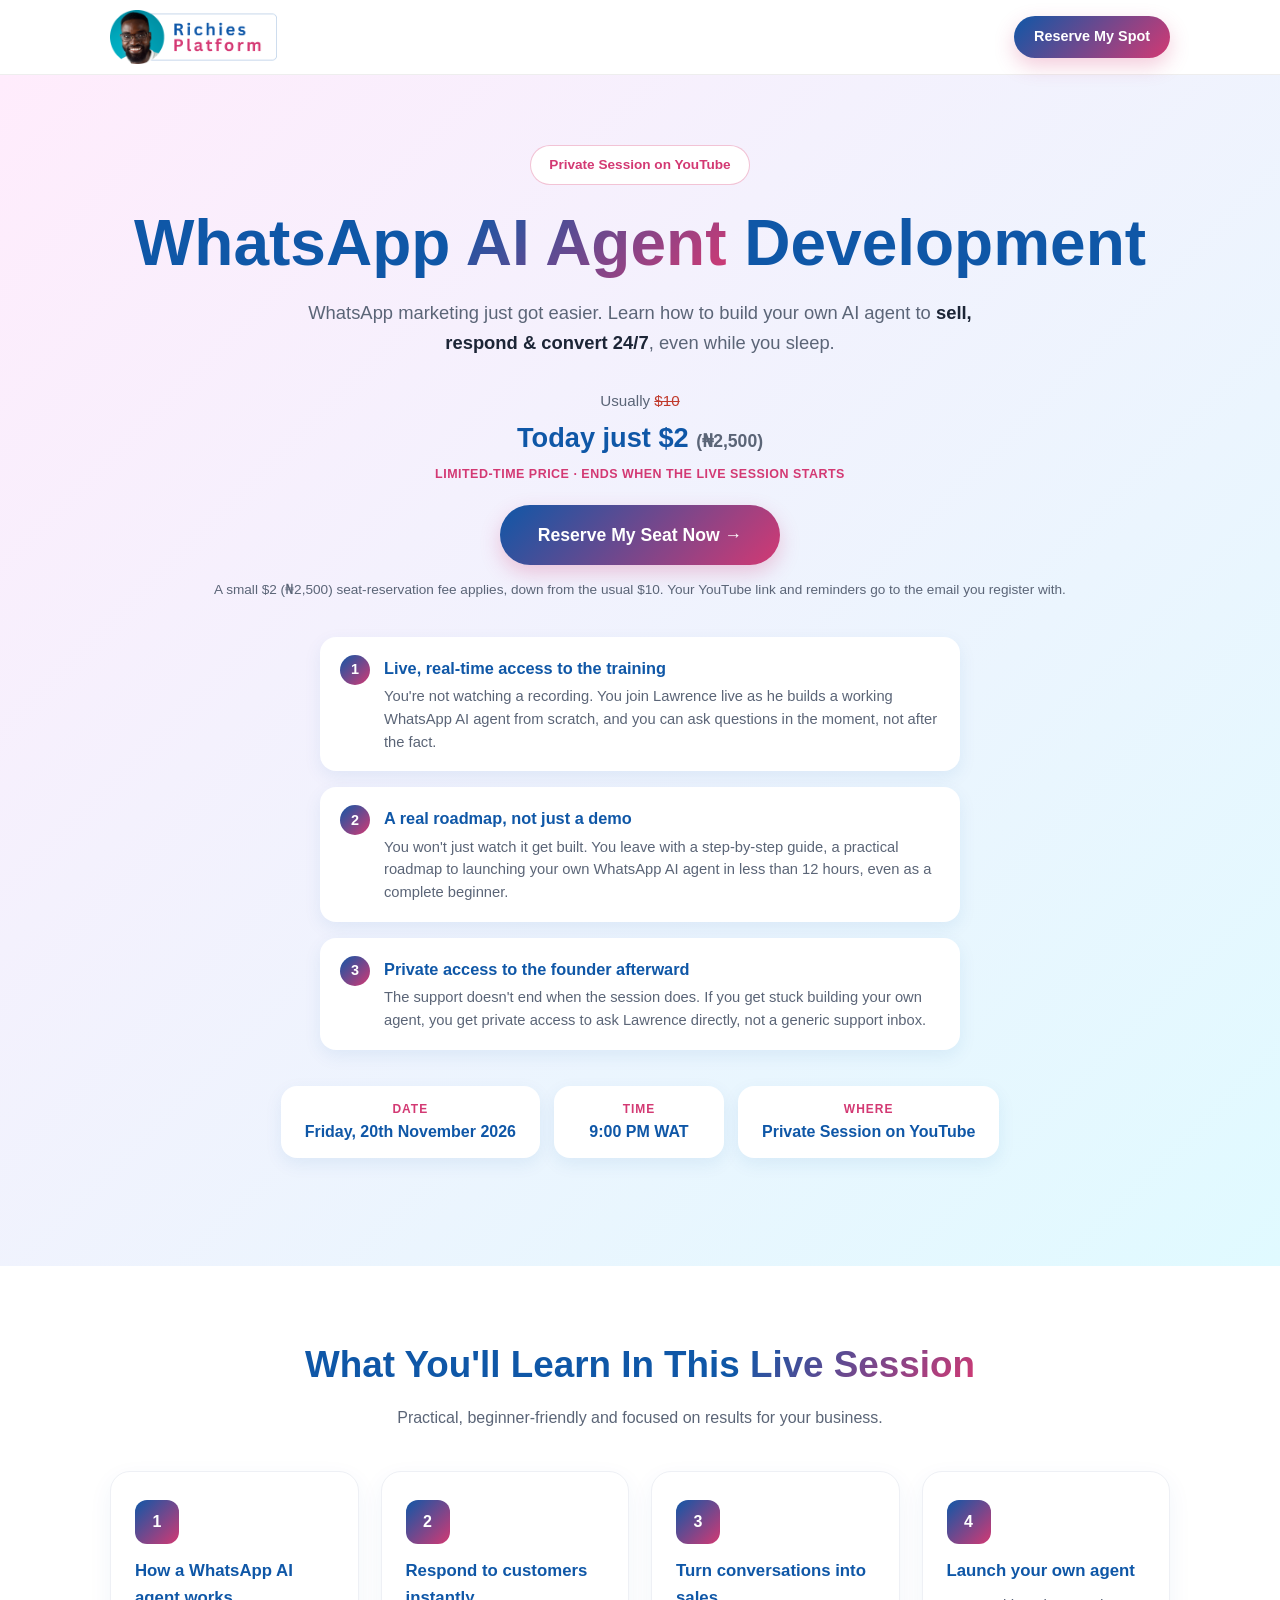
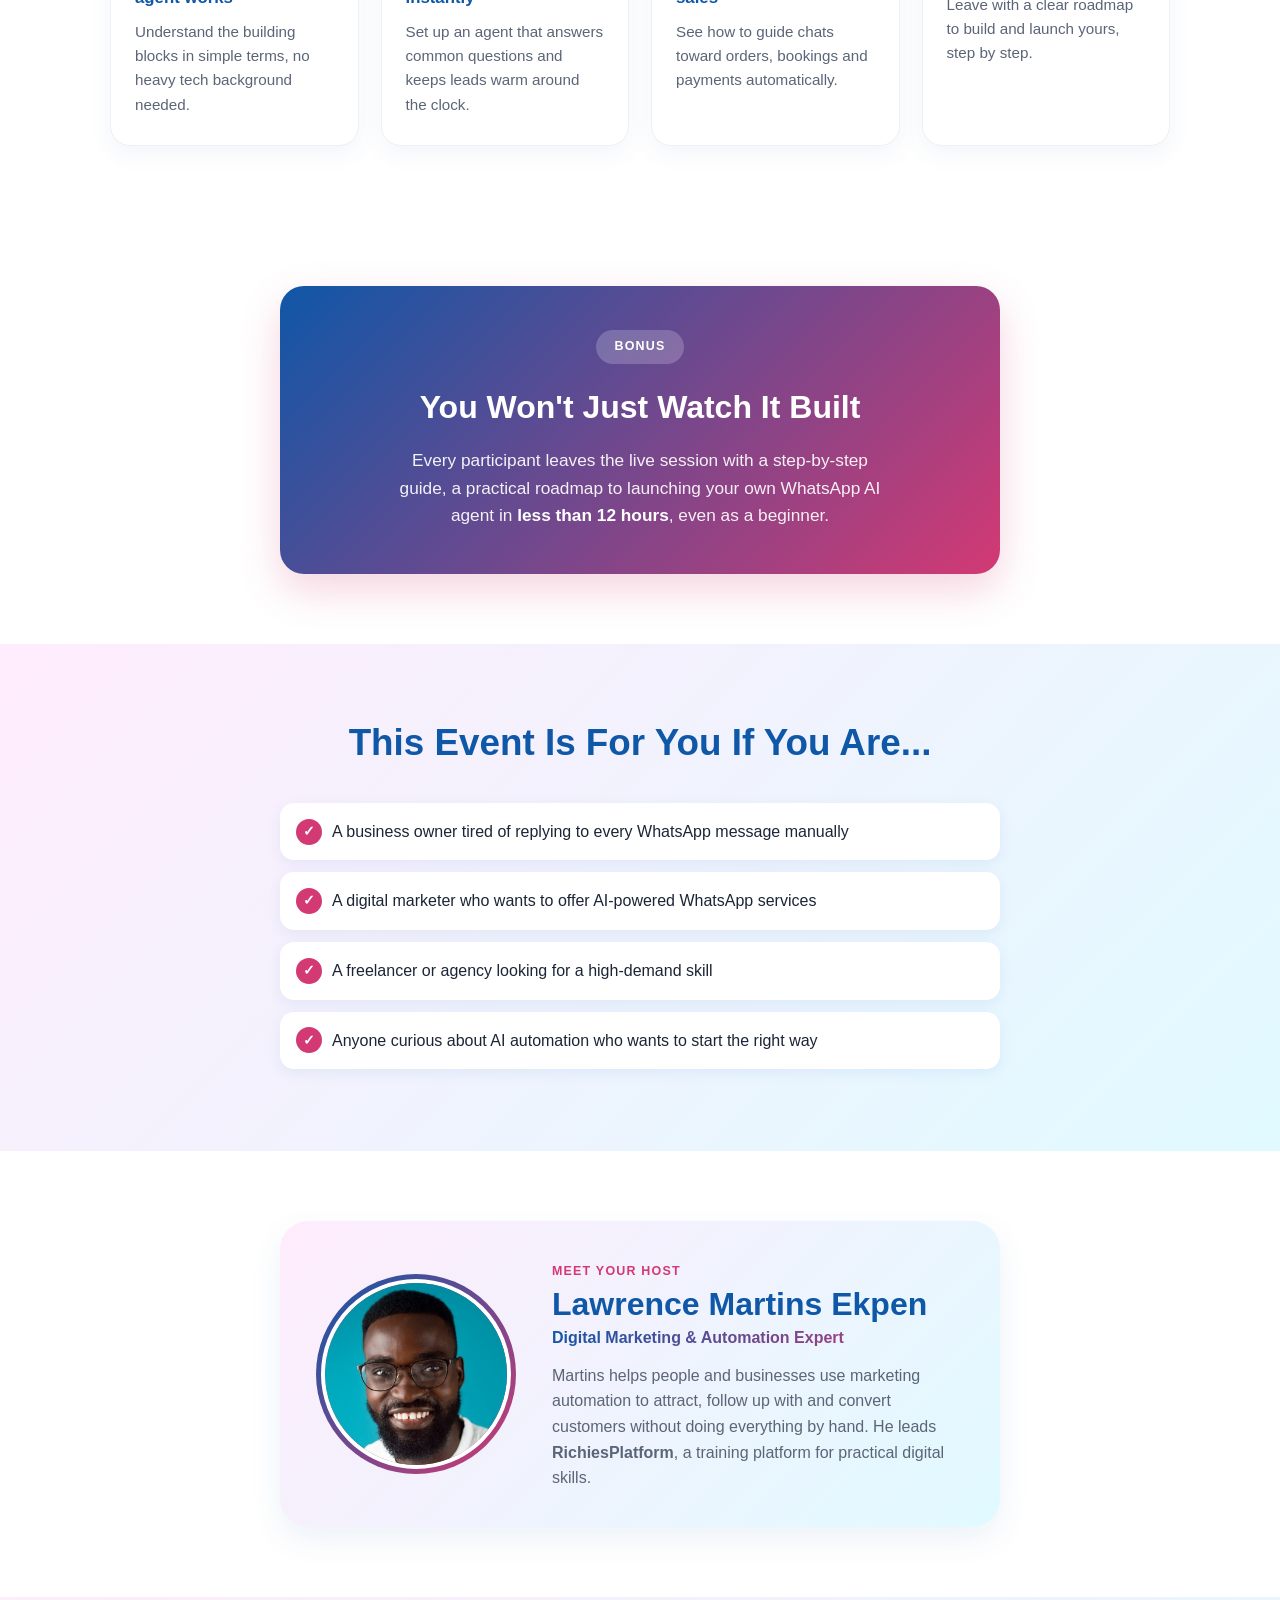
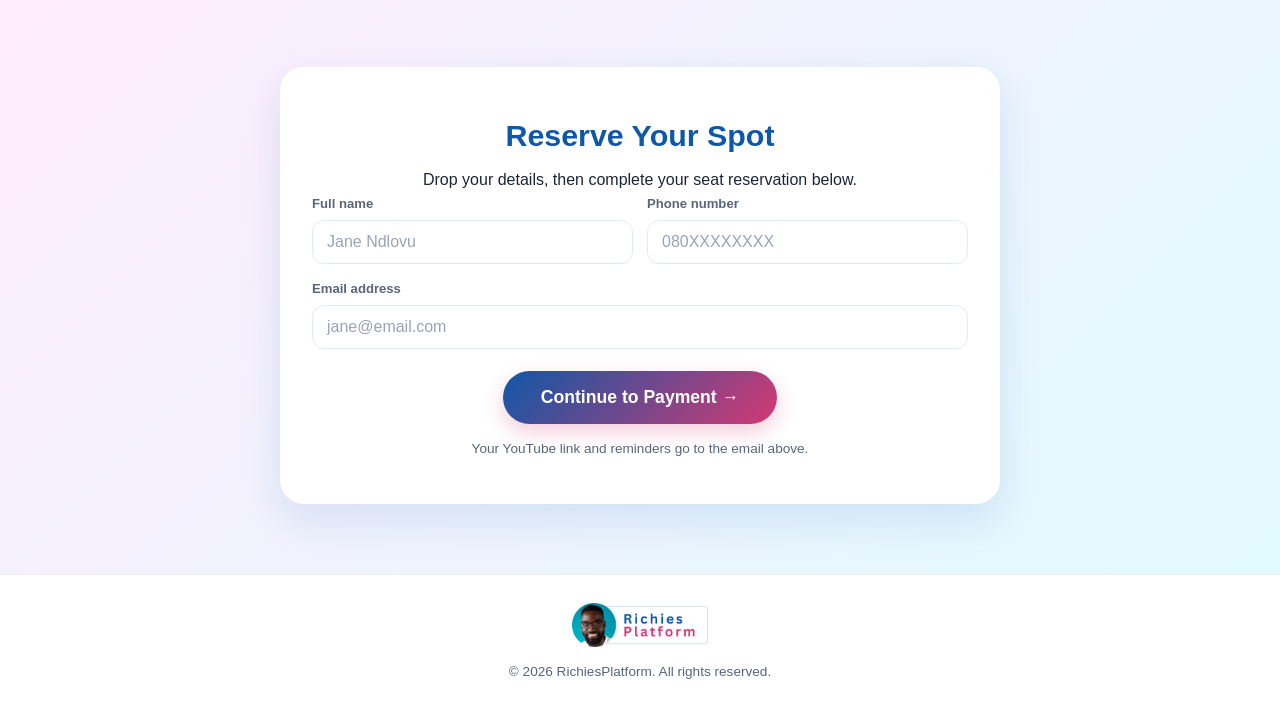
==== commit 4de8f441: "Update index.html" ====
--- a/Ai-agent/index.html
+++ b/Ai-agent/index.html
@@ -290,9 +290,9 @@
        EDIT THESE THREE LINES WHEN YOU CONFIRM YOUR EVENT DETAILS
        Date format: YYYY-MM-DDTHH:MM:SS+01:00  (+01:00 = Nigeria time)
        ============================================================ */
-    var EVENT_DATE_ISO = "2026-11-13T19:30:00+01:00";
-    var EVENT_DATE_TEXT = "Friday, 13th November 2026";
-    var EVENT_TIME_TEXT = "7:30 PM WAT";
+    var EVENT_DATE_ISO = "2026-11-20T19:30:00+01:00";
+    var EVENT_DATE_TEXT = "Friday, 20th November 2026";
+    var EVENT_TIME_TEXT = "9:00 PM WAT";
 
     if (EVENT_DATE_TEXT) document.getElementById("eventDateText").textContent = EVENT_DATE_TEXT;
     if (EVENT_TIME_TEXT) document.getElementById("eventTimeText").textContent = EVENT_TIME_TEXT;
